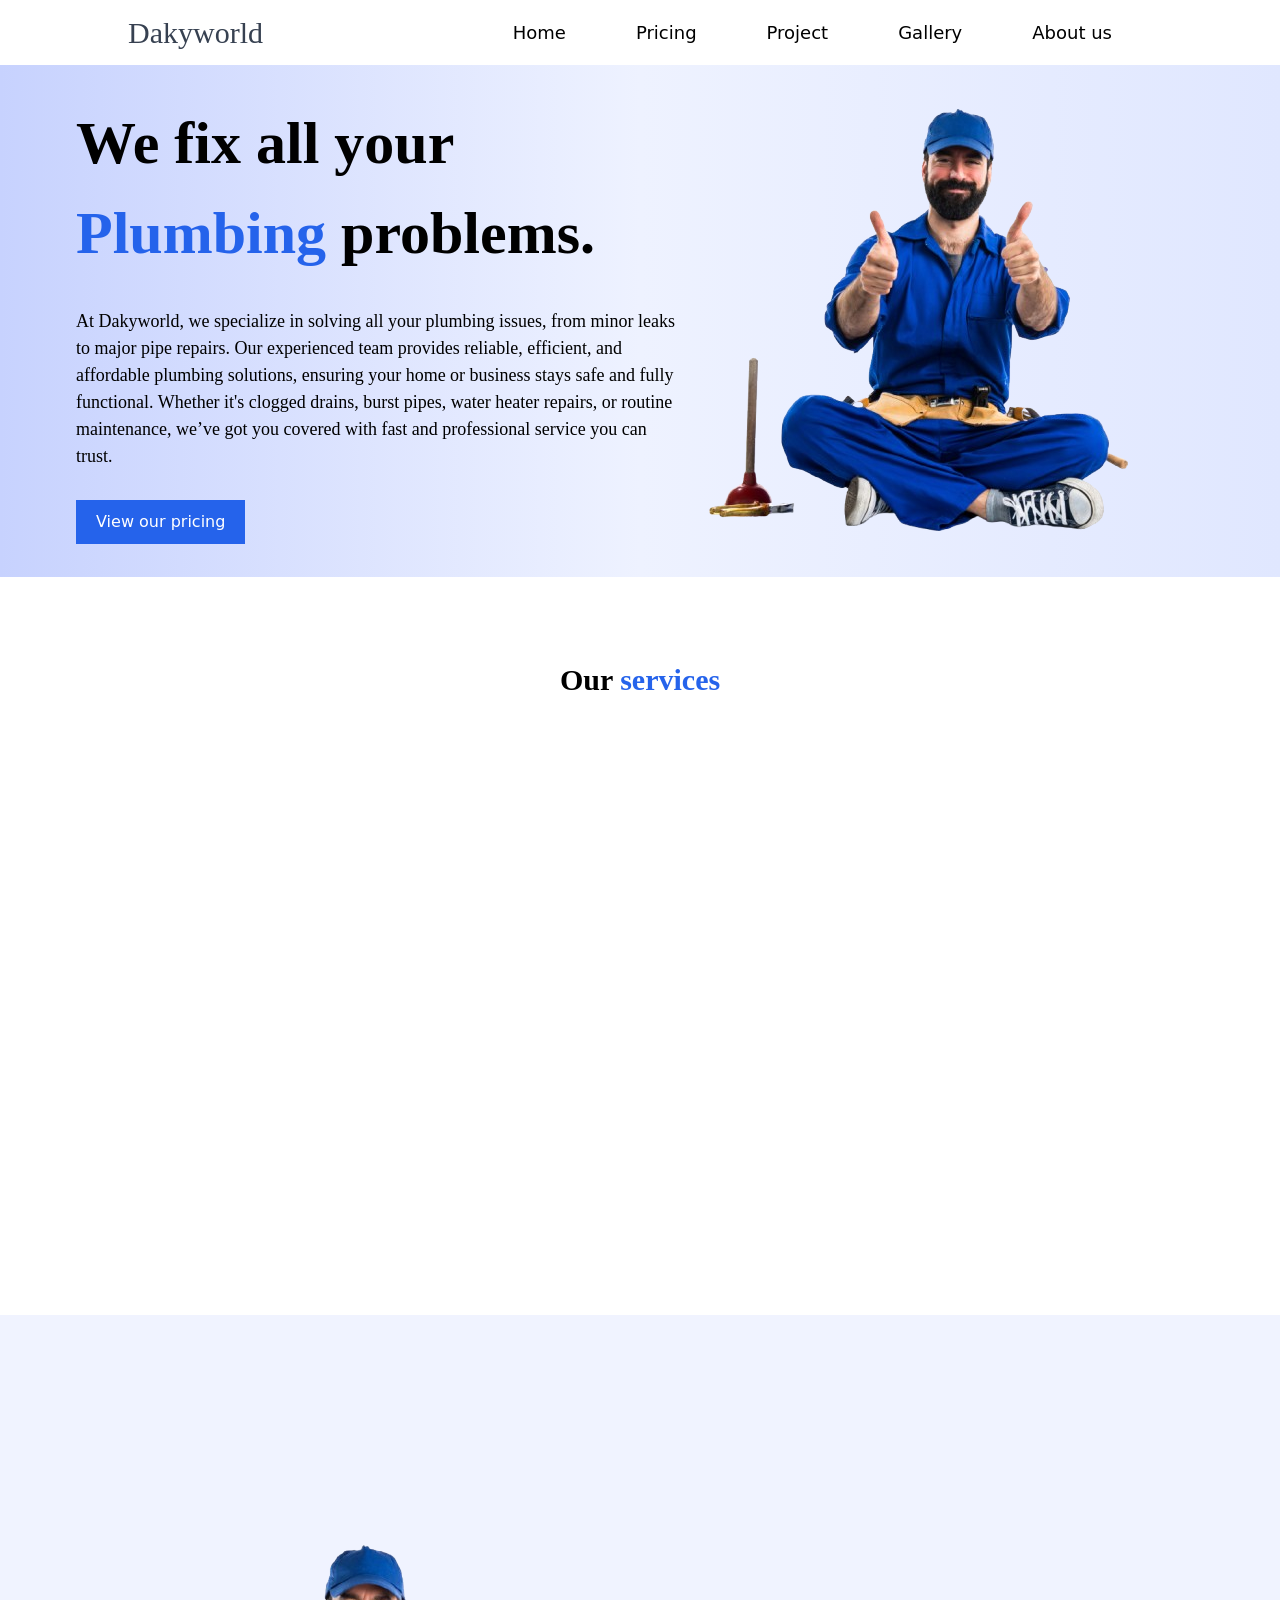
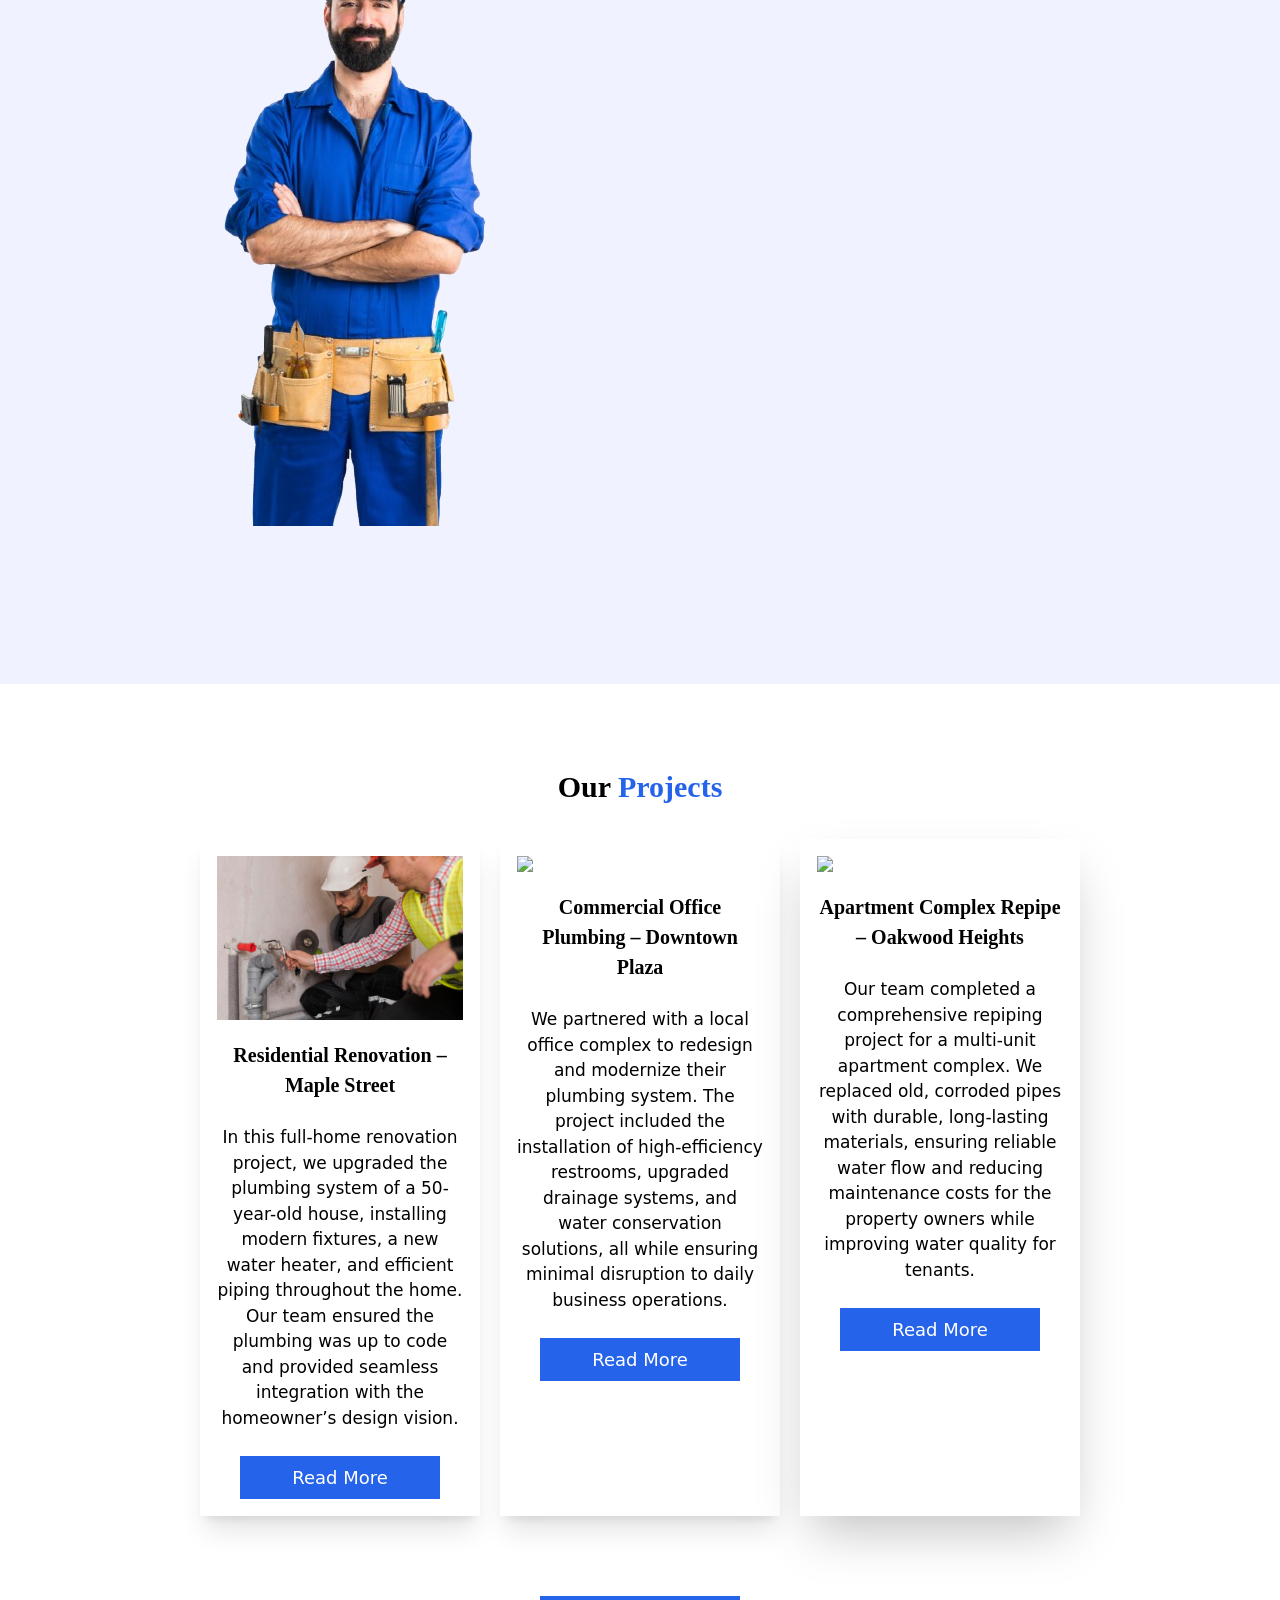
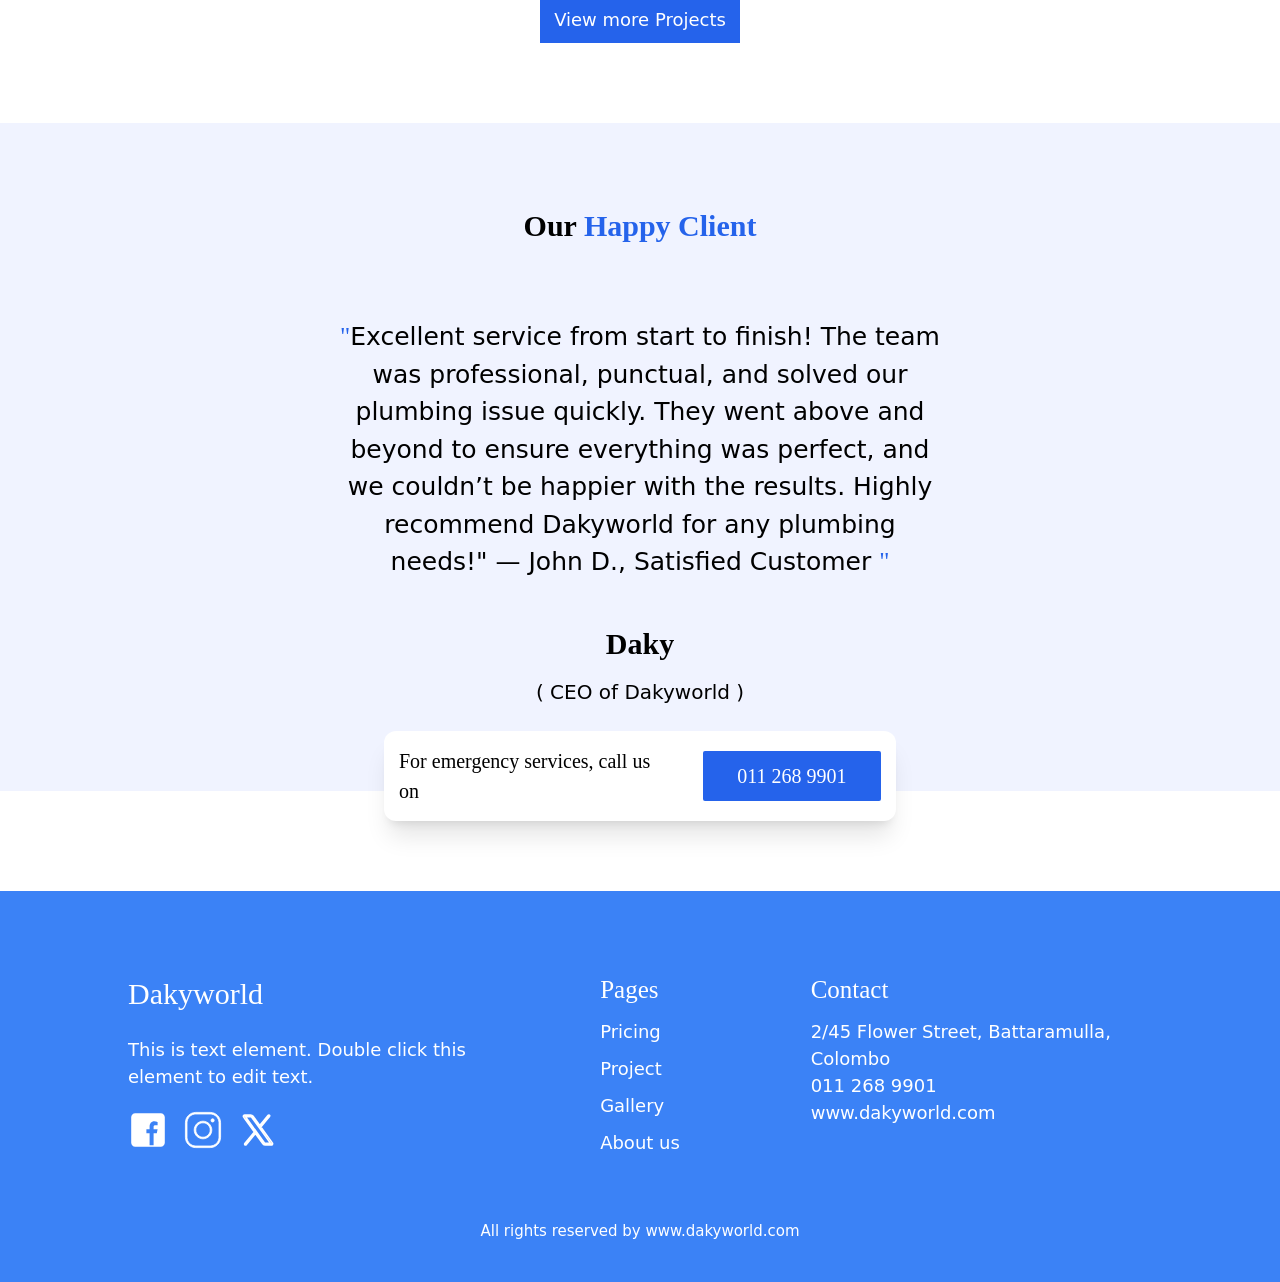
==== index.html @ 31ae972b "moved html files outside of src folder" ====
<!DOCTYPE html>
<html>
  <head>
    <meta charset="UTF-8" />
    <meta name="viewport" content="width=device-width, initial-scale=1.0" />
    <link
      rel="stylesheet"
      href="https://cdnjs.cloudflare.com/ajax/libs/font-awesome/6.6.0/css/all.min.css"
      integrity="sha512-Kc323vGBEqzTmouAECnVceyQqyqdsSiqLQISBL29aUW4U/M7pSPA/gEUZQqv1cwx4OnYxTxve5UMg5GT6L4JJg=="
      crossorigin="anonymous"
      referrerpolicy="no-referrer"
    />
    <link rel="stylesheet" href="https://unpkg.com/aos@next/dist/aos.css" />
    <link href="./output.css" rel="stylesheet" />
    <title>Home</title>
  </head>
  <body>
    <!-- Header with navbar -->
    <header>
      <nav
        class="z-10 w-full flex justify-between items-center px-[10%] py-[10px] bg-white shadow-xl"
      >
        <div>
          <p class="font-serif font-medium text-[30px] text-gray-700">
            Dakyworld
          </p>
        </div>
        <div class="flex gap-[50px] list-none mr-[30px]">
          <a
            href="index.html"
            class="font-sans font-normal text-[18px] text-black hover:text-white hover:bg-blue-600 px-[10px] py-[7px]"
            >Home</a
          >
          <a
            href="pricing.html"
            class="font-sans font-normal text-[18px] text-black hover:text-white hover:bg-blue-600 px-[10px] py-[7px]"
            >Pricing</a
          >
          <a
            href="project.html"
            class="font-sans font-normal text-[18px] text-black hover:text-white hover:bg-blue-600 px-[10px] py-[7px]"
            >Project</a
          >
          <a
            href="gallery.html"
            class="font-sans font-normal text-[18px] text-black hover:text-white hover:bg-blue-600 px-[10px] py-[7px]"
            >Gallery</a
          >
          <a
            href="about-us.html"
            class="font-sans font-normal text-[18px] text-black hover:text-white hover:bg-blue-600 px-[10px] py-[7px]"
            >About us</a
          >
        </div>
      </nav>
    </header>
    <!-- End of Header -->

    <!-- banner under the navbar -->
    <div
      class="w-full flex items-center justify-center px-[90px] py-[20px] h-auto bg-gradient-to-r from-indigo-200 via-indigo-50 to-indigo-100"
    >
      <div data-aos="fade-up" data-aos-duration="800" class="w-[60%]">
        <h1 class="font-serif font-extrabold text-[60px]">
          We fix all your<br />
          <span class="text-blue-600">Plumbing </span> problems.
        </h1>
        <p
          class="font-serif w-[600px] my-[30px] font-normal text-black text-[18px]"
        >
          At Dakyworld, we specialize in solving all your plumbing issues, from
          minor leaks to major pipe repairs. Our experienced team provides
          reliable, efficient, and affordable plumbing solutions, ensuring your
          home or business stays safe and fully functional. Whether it's clogged
          drains, burst pipes, water heater repairs, or routine maintenance,
          we’ve got you covered with fast and professional service you can
          trust.
        </p>
        <button
          class="text-white py-[10px] px-[20px] bg-blue-600 hover:bg-blue-700"
        >
          View our pricing
        </button>
      </div>
      <img
        data-aos="fade-up"
        data-aos-duration="800"
        class="w-[900px] h-auto"
        src="../images/plumber-with-thumb-up-removebg-preview.png"
      />
    </div>
    <!-- End of banner under the navbar -->

    <!-- Our services -->
    <div class="w-full bg-white px-[30px] py-[80px]">
      <h1 class="text-center text-[30px] font-serif font-semibold">
        Our <span class="text-blue-600">services</span>
      </h1>
      <div class="mt-[90px] flex justify-center items-start gap-[50px]">
        <!-- house plumbing card -->
        <div
          data-aos="zoom-in"
          data-aos-duration="700"
          class="w-[25%] p-[40px] relative font-serif h-auto shadow-2xl flex flex-col gap-[27px] items-center"
        >
          <div class="absolute top-[-25px] p-[10px] bg-[#E0EAFF] rounded-lg">
            <svg
              xmlns="http://www.w3.org/2000/svg"
              fill="none"
              viewBox="0 0 24 24"
              stroke-width="1.5"
              stroke="#3A93C9"
              class="w-[29px] h-[29px]"
            >
              <path
                stroke-linecap="round"
                stroke-linejoin="round"
                d="m2.25 12 8.954-8.955c.44-.439 1.152-.439 1.591 0L21.75 12M4.5 9.75v10.125c0 .621.504 1.125 1.125 1.125H9.75v-4.875c0-.621.504-1.125 1.125-1.125h2.25c.621 0 1.125.504 1.125 1.125V21h4.125c.621 0 1.125-.504 1.125-1.125V9.75M8.25 21h8.25"
              />
            </svg>
          </div>
          <h2 class="font-semibold">House Plumbing</h2>
          <p class="font-normal text-center">
            Our expert team provides comprehensive plumbing solutions for homes
            of all sizes. From installing new fixtures and appliances to fixing
            leaks, clogs, and drainage issues, we ensure your plumbing system
            runs smoothly. Whether you need kitchen and bathroom upgrades or
            emergency pipe repairs, we deliver fast, reliable, and efficient
            service to keep your household safe and comfortable
          </p>
        </div>

        <!-- company plumbing card -->
        <div
          data-aos="zoom-in"
          data-aos-duration="700"
          class="w-[25%] p-[40px] relative font-serif h-auto shadow-2xl flex flex-col gap-[27px] items-center"
        >
          <div class="absolute top-[-25px] p-[10px] bg-[#E0FFE7] rounded-lg">
            <svg
              xmlns="http://www.w3.org/2000/svg"
              fill="none"
              viewBox="0 0 24 24"
              stroke-width="1.5"
              stroke="#55FE59"
              class="w-[29px] h-[29px]"
            >
              <path
                stroke-linecap="round"
                stroke-linejoin="round"
                d="M2.25 21h19.5m-18-18v18m10.5-18v18m6-13.5V21M6.75 6.75h.75m-.75 3h.75m-.75 3h.75m3-6h.75m-.75 3h.75m-.75 3h.75M6.75 21v-3.375c0-.621.504-1.125 1.125-1.125h2.25c.621 0 1.125.504 1.125 1.125V21M3 3h12m-.75 4.5H21m-3.75 3.75h.008v.008h-.008v-.008Zm0 3h.008v.008h-.008v-.008Zm0 3h.008v.008h-.008v-.008Z"
              />
            </svg>
          </div>
          <h2 class="font-semibold">Company Plumbing</h2>
          <p class="font-normal text-center">
            We offer professional plumbing services tailored to meet the needs
            of businesses and commercial properties. From routine maintenance to
            complex plumbing installations, our team works to ensure minimal
            disruption to your operations. We handle everything from office
            buildings to retail spaces, delivering high-quality solutions that
            keep your business running smoothly and efficiently.
          </p>
        </div>

        <!-- service card -->
        <div
          data-aos="zoom-in"
          data-aos-duration="700"
          class="w-[25%] p-[40px] relative font-serif h-auto shadow-2xl flex flex-col gap-[27px] items-center"
        >
          <div class="absolute top-[-25px] p-[10px] bg-[#FFE0E0] rounded-lg">
            <svg
              xmlns="http://www.w3.org/2000/svg"
              fill="none"
              viewBox="0 0 24 24"
              stroke-width="1.5"
              stroke="#FD0D0E"
              class="w-[29px] h-[29px]"
            >
              <path
                stroke-linecap="round"
                stroke-linejoin="round"
                d="M11.42 15.17 17.25 21A2.652 2.652 0 0 0 21 17.25l-5.877-5.877M11.42 15.17l2.496-3.03c.317-.384.74-.626 1.208-.766M11.42 15.17l-4.655 5.653a2.548 2.548 0 1 1-3.586-3.586l6.837-5.63m5.108-.233c.55-.164 1.163-.188 1.743-.14a4.5 4.5 0 0 0 4.486-6.336l-3.276 3.277a3.004 3.004 0 0 1-2.25-2.25l3.276-3.276a4.5 4.5 0 0 0-6.336 4.486c.091 1.076-.071 2.264-.904 2.95l-.102.085m-1.745 1.437L5.909 7.5H4.5L2.25 3.75l1.5-1.5L7.5 4.5v1.409l4.26 4.26m-1.745 1.437 1.745-1.437m6.615 8.206L15.75 15.75M4.867 19.125h.008v.008h-.008v-.008Z"
              />
            </svg>
          </div>
          <h2 class="font-semibold">Service and Repair</h2>
          <p class="font-normal text-center">
            Our plumbing service and repair team is on call to handle all your
            urgent plumbing issues. From leaking faucets and running toilets to
            broken pipes and faulty water heaters, we provide prompt, affordable
            repairs with long-lasting results. With our experienced technicians
            and state-of-the-art equipment, we fix it right the first time,
            giving you peace of mind.
          </p>
        </div>
      </div>
    </div>

    <!-- Trusted Plumbing and Repair Services -->
    <div
      class="w-full h-auto pt-[60px] px-[30px] bg-[#F0F3FF] flex justify-center items-center gap-[70px]"
    >
      <img src="../images/plumber-with-his-arms-crossed-removebg-preview.png" />

      <div class="w-[40%] pb-[60px] flex flex-col gap-[20px]">
        <h1 data-aos="fade-left" class="font-serif font-semibold text-[50px]">
          Trusted <span class="text-blue-600">Plumbing</span><br />
          and <span class="text-blue-600">Repair</span> Services
        </h1>
        <p
          data-aos="fade-up"
          data-aos-duration="600"
          class="font-sans font-light text-[20px]"
        >
          At Dakyworld, we pride ourselves on being your go-to source for
          dependable plumbing solutions. Whether you're dealing with a minor
          leak, clogged drain, or a major plumbing overhaul, our highly trained
          professionals are here to provide prompt, honest, and efficient
          service. With years of experience, we ensure your plumbing systems are
          installed and maintained to the highest standards, ensuring your peace
          of mind. Our repair services are designed to address all your plumbing
          issues quickly and effectively. From fixing leaky faucets and broken
          pipes to addressing water heater malfunctions and sewer line problems,
          we provide reliable and long-lasting repairs. With our fast response
          times and skilled technicians, we diagnose and solve plumbing issues
          with precision, keeping your home or business running smoothly."
        </p>

        <div
          data-aos="zoom-in"
          class="bg-white h-auto p-[10px] shadow-lg w-auto flex justify-center items-center gap-[60px] rounded-lg"
        >
          <div class="text-center text-gray-700">
            <p class="font-serif font-normal text-[30px]">4600</p>
            <p class="text-[18px] font-sans font-thin">Happy Clients</p>
          </div>
          <div class="text-center text-gray-700">
            <p class="font-serif font-normal text-[30px]">15+</p>
            <p class="text-[18px] font-sans font-thin">Years of work</p>
          </div>
          <div class="text-center text-gray-700">
            <p class="font-serif font-normal text-[30px]">889</p>
            <p class="text-[18px] font-sans font-thin">Total Project</p>
          </div>
        </div>
      </div>
    </div>
    <!-- End of Trusted Plumbing and Repair Services-->

    <!-- Our projects -->
    <div class="w-full bg-white py-[80px] px-[200px]">
      <div class="flex flex-col items-center">
        <h1 class="font-serif font-semibold text-center text-[30px] text-black">
          Our <span class="text-blue-600">Projects</span>
        </h1>

        <!-- grid for project cards -->
        <div class="mt-[30px] grid grid-cols-3 justify-center gap-[20px]">
          <!-- project card -->
          <div class="bg-white w-full shadow-xl p-[17px]">
            <img
              class="w-full h-auto mb-[20px]"
              src="../images/close-up-men-working-together.jpg"
            />
            <div class="flex flex-col gap-[25px]">
              <h2 class="font-serif font-semibold text-[20px] text-center">
                Residential Renovation – <br />
                Maple Street
              </h2>

              <div style="text-align: center">
                <p class="font-sans font-thin text-[17px]">
                  In this full-home renovation project, we upgraded the plumbing
                  system of a 50-year-old house, installing modern fixtures, a
                  new water heater, and efficient piping throughout the home.
                  Our team ensured the plumbing was up to code and provided
                  seamless integration with the homeowner’s design vision.
                </p>
              </div>

              <div style="display: flex; justify-content: center">
                <button
                  class="text-white text-[18px] bg-blue-600 hover:bg-blue-700 p-[8px] w-[200px] text-center"
                >
                  Read More
                </button>
              </div>
            </div>
          </div>
          <!--end of project card  -->

          <!-- project card -->
          <div class="bg-white w-full shadow-xl p-[17px]">
            <img
              class="w-full h-auto mb-[20px]"
              src="../images/plumbing-professional-doing-his-job.jpg"
            />
            <div class="flex flex-col gap-[25px]">
              <h2 class="font-serif font-semibold text-[20px] text-center">
                Commercial Office Plumbing – Downtown Plaza
              </h2>

              <div style="text-align: center">
                <p class="font-sans font-thin text-[17px]">
                  We partnered with a local office complex to redesign and
                  modernize their plumbing system. The project included the
                  installation of high-efficiency restrooms, upgraded drainage
                  systems, and water conservation solutions, all while ensuring
                  minimal disruption to daily business operations.
                </p>
              </div>

              <div style="display: flex; justify-content: center">
                <button
                  class="text-white text-[18px] bg-blue-600 hover:bg-blue-700 p-[8px] w-[200px] text-center"
                >
                  Read More
                </button>
              </div>
            </div>
          </div>
          <!--end of project card  -->

          <!-- project card -->
          <div class="bg-white w-full shadow-2xl p-[17px]">
            <img
              class="w-full h-auto mb-[20px]"
              src="../images/service-maintenance-worker-repairing.jpg"
            />
            <div class="flex flex-col gap-[25px]">
              <h2 class="font-serif font-semibold text-[20px] text-center">
                Apartment Complex Repipe – Oakwood Heights
              </h2>

              <div style="text-align: center">
                <p class="font-sans font-thin text-[17px]">
                  Our team completed a comprehensive repiping project for a
                  multi-unit apartment complex. We replaced old, corroded pipes
                  with durable, long-lasting materials, ensuring reliable water
                  flow and reducing maintenance costs for the property owners
                  while improving water quality for tenants.
                </p>
              </div>

              <div style="display: flex; justify-content: center">
                <button
                  class="text-white text-[18px] bg-blue-600 hover:bg-blue-700 p-[8px] w-[200px] text-center"
                >
                  Read More
                </button>
              </div>
            </div>
          </div>
          <!--end of project card  -->
        </div>
        <!-- End of grid for project cards -->

        <!--View more projects  -->
        <button
          class="bg-blue-600 hover:bg-blue-700 font-sans font-normal w-[200px] text-center text-[18px] text-white p-[10px] mt-[80px]"
        >
          <a href="project.html">View more Projects</a>
        </button>
        <!-- End of view more projects -->
      </div>
    </div>
    <!--End of our projects  -->

    <!-- start of our happy clients -->
    <div
      class="w-full flex flex-col relative items-center bg-[#F0F3FF] px-[30px] py-[80px]"
    >
      <h1 class="font-serif font-semibold text-center text-[30px] text-black">
        Our <span class="text-blue-600">Happy Client</span>
      </h1>
      <div class="pt-[70px] w-[50%] flex flex-col gap-[40px]">
        <p class="text-[25px] text-center font-sans font-thin">
          <span class="font-serif text-blue-600">"</span>Excellent service from
          start to finish! The team was professional, punctual, and solved our
          plumbing issue quickly. They went above and beyond to ensure
          everything was perfect, and we couldn’t be happier with the results.
          Highly recommend Dakyworld for any plumbing needs!" — John D.,
          Satisfied Customer
          <span class="font-serif text-blue-600">"</span>
        </p>
        <p class="text-center text-[30px] font-serif font-bold text-black">
          Daky<br /><span class="text-[20px] font-sans font-thin"
            >( CEO of Dakyworld )</span
          >
        </p>
      </div>
      <div
        class="flex gap-[30px] justify-center items-center absolute h-auto bottom-[-30px] bg-white w-[40%] rounded-xl p-[15px] shadow-xl"
      >
        <p class="font-serif font-normal text-black text-[20px]">
          For emergency services, call us on
        </p>
        <div
          class="font-serif font-normal text-white text-[20px] bg-blue-600 w-[180px] py-[10px] text-center rounded-sm"
        >
          <p>011 268 9901</p>
        </div>
      </div>
    </div>
    <!-- End of our happy clients -->
    <div class="w-full h-[100px] bg-white"></div>

    <!-- footer -->
    <div class="w-full bg-blue-500 px-[10%] pt-[80px] pb-[40px]">
      <div
        class="grid items-start justify-center grid-cols-3 place-items-center"
      >
        <div class="flex flex-col gap-[20px] pb-[70px]">
          <p class="font-serif font-medium text-[30px] text-white">Dakyworld</p>
          <p class="text-white text-[18px] font-sans font-thin">
            This is text element. Double click this element to edit text.
          </p>
          <div class="flex gap-[15px] items-center">
            <svg
              class="w-[40px] h-[40px]"
              xmlns="http://www.w3.org/2000/svg"
              fill="white"
              x="0px"
              y="0px"
              viewBox="0 0 50 50"
            >
              <path
                d="M41,4H9C6.24,4,4,6.24,4,9v32c0,2.76,2.24,5,5,5h32c2.76,0,5-2.24,5-5V9C46,6.24,43.76,4,41,4z M37,19h-2c-2.14,0-3,0.5-3,2 v3h5l-1,5h-4v15h-5V29h-4v-5h4v-3c0-4,2-7,6-7c2.9,0,4,1,4,1V19z"
              ></path>
            </svg>
            <svg
              class="w-[40px] h-[40px]"
              fill="white"
              stroke="white"
              xmlns="http://www.w3.org/2000/svg"
              x="0px"
              y="0px"
              viewBox="0 0 50 50"
            >
              <path
                d="M 16 3 C 8.8324839 3 3 8.8324839 3 16 L 3 34 C 3 41.167516 8.8324839 47 16 47 L 34 47 C 41.167516 47 47 41.167516 47 34 L 47 16 C 47 8.8324839 41.167516 3 34 3 L 16 3 z M 16 5 L 34 5 C 40.086484 5 45 9.9135161 45 16 L 45 34 C 45 40.086484 40.086484 45 34 45 L 16 45 C 9.9135161 45 5 40.086484 5 34 L 5 16 C 5 9.9135161 9.9135161 5 16 5 z M 37 11 A 2 2 0 0 0 35 13 A 2 2 0 0 0 37 15 A 2 2 0 0 0 39 13 A 2 2 0 0 0 37 11 z M 25 14 C 18.936712 14 14 18.936712 14 25 C 14 31.063288 18.936712 36 25 36 C 31.063288 36 36 31.063288 36 25 C 36 18.936712 31.063288 14 25 14 z M 25 16 C 29.982407 16 34 20.017593 34 25 C 34 29.982407 29.982407 34 25 34 C 20.017593 34 16 29.982407 16 25 C 16 20.017593 20.017593 16 25 16 z"
              ></path>
            </svg>
            <svg
              class="w-[40px] h-[40px]"
              xmlns="http://www.w3.org/2000/svg"
              stroke="white"
              x="0px"
              y="0px"
              viewBox="0 0 24 24"
            >
              <path
                d="M 18.492188 2.9941406 A 0.50005 0.50005 0 0 0 18.113281 3.1816406 L 13.060547 9.3164062 L 9.0566406 3.7714844 C 8.7066406 3.2874844 8.1458281 3 7.5488281 3 L 4.078125 3 C 3.420125 3 3.0388281 3.7462969 3.4238281 4.2792969 L 9.8652344 13.199219 L 4.1132812 20.181641 A 0.50090307 0.50090307 0 1 0 4.8867188 20.818359 L 10.470703 14.037109 L 14.943359 20.228516 C 15.293359 20.712516 15.854172 21 16.451172 21 L 19.921875 21 C 20.579875 21 20.961172 20.253703 20.576172 19.720703 L 13.667969 10.15625 L 18.886719 3.8183594 A 0.50005 0.50005 0 0 0 18.492188 2.9941406 z M 4.4550781 4 L 7.5507812 4 C 7.8257813 4 8.0850937 4.1324687 8.2460938 4.3554688 L 19.544922 20 L 16.451172 20 C 16.176172 20 15.916859 19.867531 15.755859 19.644531 L 4.4550781 4 z"
              ></path>
            </svg>
          </div>
        </div>
        <div class="flex flex-col gap-[10px]">
          <p class="font-serif font-medium text-[25px] text-white">Pages</p>
          <a
            href="pricing.html"
            class="font-sans font-thin text-[18px] text-white"
            >Pricing</a
          >
          <a
            href="project.html"
            class="font-sans font-thin text-[18px] text-white"
            >Project</a
          >
          <a
            href="gallery.html"
            class="font-sans font-thin text-[18px] text-white"
            >Gallery</a
          >
          <a
            href="about-us.html"
            class="font-sans font-thin text-[18px] text-white"
            >About us</a
          >
        </div>
        <div class="flex flex-col gap-[10px]">
          <p class="font-serif font-medium text-[25px] text-white">Contact</p>
          <p class="font-sans font-thin text-[18px] text-white">
            2/45 Flower Street, Battaramulla, Colombo<br />011 268 9901<br />
            www.dakyworld.com
          </p>
        </div>
      </div>
      <p class="mx-atuo font-sans font-thin text-white text-[15px] text-center">
        All rights reserved by www.dakyworld.com
      </p>
    </div>
    <!-- end of footer -->

    <!-- for-transitions -->
    <script src="https://unpkg.com/aos@next/dist/aos.js"></script>
    <script>
      AOS.init();
    </script>
  </body>
</html>
---- output.css ----
*, ::before, ::after {
  --tw-border-spacing-x: 0;
  --tw-border-spacing-y: 0;
  --tw-translate-x: 0;
  --tw-translate-y: 0;
  --tw-rotate: 0;
  --tw-skew-x: 0;
  --tw-skew-y: 0;
  --tw-scale-x: 1;
  --tw-scale-y: 1;
  --tw-pan-x:  ;
  --tw-pan-y:  ;
  --tw-pinch-zoom:  ;
  --tw-scroll-snap-strictness: proximity;
  --tw-gradient-from-position:  ;
  --tw-gradient-via-position:  ;
  --tw-gradient-to-position:  ;
  --tw-ordinal:  ;
  --tw-slashed-zero:  ;
  --tw-numeric-figure:  ;
  --tw-numeric-spacing:  ;
  --tw-numeric-fraction:  ;
  --tw-ring-inset:  ;
  --tw-ring-offset-width: 0px;
  --tw-ring-offset-color: #fff;
  --tw-ring-color: rgb(59 130 246 / 0.5);
  --tw-ring-offset-shadow: 0 0 #0000;
  --tw-ring-shadow: 0 0 #0000;
  --tw-shadow: 0 0 #0000;
  --tw-shadow-colored: 0 0 #0000;
  --tw-blur:  ;
  --tw-brightness:  ;
  --tw-contrast:  ;
  --tw-grayscale:  ;
  --tw-hue-rotate:  ;
  --tw-invert:  ;
  --tw-saturate:  ;
  --tw-sepia:  ;
  --tw-drop-shadow:  ;
  --tw-backdrop-blur:  ;
  --tw-backdrop-brightness:  ;
  --tw-backdrop-contrast:  ;
  --tw-backdrop-grayscale:  ;
  --tw-backdrop-hue-rotate:  ;
  --tw-backdrop-invert:  ;
  --tw-backdrop-opacity:  ;
  --tw-backdrop-saturate:  ;
  --tw-backdrop-sepia:  ;
  --tw-contain-size:  ;
  --tw-contain-layout:  ;
  --tw-contain-paint:  ;
  --tw-contain-style:  ;
}

::backdrop {
  --tw-border-spacing-x: 0;
  --tw-border-spacing-y: 0;
  --tw-translate-x: 0;
  --tw-translate-y: 0;
  --tw-rotate: 0;
  --tw-skew-x: 0;
  --tw-skew-y: 0;
  --tw-scale-x: 1;
  --tw-scale-y: 1;
  --tw-pan-x:  ;
  --tw-pan-y:  ;
  --tw-pinch-zoom:  ;
  --tw-scroll-snap-strictness: proximity;
  --tw-gradient-from-position:  ;
  --tw-gradient-via-position:  ;
  --tw-gradient-to-position:  ;
  --tw-ordinal:  ;
  --tw-slashed-zero:  ;
  --tw-numeric-figure:  ;
  --tw-numeric-spacing:  ;
  --tw-numeric-fraction:  ;
  --tw-ring-inset:  ;
  --tw-ring-offset-width: 0px;
  --tw-ring-offset-color: #fff;
  --tw-ring-color: rgb(59 130 246 / 0.5);
  --tw-ring-offset-shadow: 0 0 #0000;
  --tw-ring-shadow: 0 0 #0000;
  --tw-shadow: 0 0 #0000;
  --tw-shadow-colored: 0 0 #0000;
  --tw-blur:  ;
  --tw-brightness:  ;
  --tw-contrast:  ;
  --tw-grayscale:  ;
  --tw-hue-rotate:  ;
  --tw-invert:  ;
  --tw-saturate:  ;
  --tw-sepia:  ;
  --tw-drop-shadow:  ;
  --tw-backdrop-blur:  ;
  --tw-backdrop-brightness:  ;
  --tw-backdrop-contrast:  ;
  --tw-backdrop-grayscale:  ;
  --tw-backdrop-hue-rotate:  ;
  --tw-backdrop-invert:  ;
  --tw-backdrop-opacity:  ;
  --tw-backdrop-saturate:  ;
  --tw-backdrop-sepia:  ;
  --tw-contain-size:  ;
  --tw-contain-layout:  ;
  --tw-contain-paint:  ;
  --tw-contain-style:  ;
}

/*
! tailwindcss v3.4.13 | MIT License | https://tailwindcss.com
*/

/*
1. Prevent padding and border from affecting element width. (https://github.com/mozdevs/cssremedy/issues/4)
2. Allow adding a border to an element by just adding a border-width. (https://github.com/tailwindcss/tailwindcss/pull/116)
*/

*,
::before,
::after {
  box-sizing: border-box;
  /* 1 */
  border-width: 0;
  /* 2 */
  border-style: solid;
  /* 2 */
  border-color: #e5e7eb;
  /* 2 */
}

::before,
::after {
  --tw-content: '';
}

/*
1. Use a consistent sensible line-height in all browsers.
2. Prevent adjustments of font size after orientation changes in iOS.
3. Use a more readable tab size.
4. Use the user's configured `sans` font-family by default.
5. Use the user's configured `sans` font-feature-settings by default.
6. Use the user's configured `sans` font-variation-settings by default.
7. Disable tap highlights on iOS
*/

html,
:host {
  line-height: 1.5;
  /* 1 */
  -webkit-text-size-adjust: 100%;
  /* 2 */
  -moz-tab-size: 4;
  /* 3 */
  -o-tab-size: 4;
     tab-size: 4;
  /* 3 */
  font-family: ui-sans-serif, system-ui, sans-serif, "Apple Color Emoji", "Segoe UI Emoji", "Segoe UI Symbol", "Noto Color Emoji";
  /* 4 */
  font-feature-settings: normal;
  /* 5 */
  font-variation-settings: normal;
  /* 6 */
  -webkit-tap-highlight-color: transparent;
  /* 7 */
}

/*
1. Remove the margin in all browsers.
2. Inherit line-height from `html` so users can set them as a class directly on the `html` element.
*/

body {
  margin: 0;
  /* 1 */
  line-height: inherit;
  /* 2 */
}

/*
1. Add the correct height in Firefox.
2. Correct the inheritance of border color in Firefox. (https://bugzilla.mozilla.org/show_bug.cgi?id=190655)
3. Ensure horizontal rules are visible by default.
*/

hr {
  height: 0;
  /* 1 */
  color: inherit;
  /* 2 */
  border-top-width: 1px;
  /* 3 */
}

/*
Add the correct text decoration in Chrome, Edge, and Safari.
*/

abbr:where([title]) {
  -webkit-text-decoration: underline dotted;
          text-decoration: underline dotted;
}

/*
Remove the default font size and weight for headings.
*/

h1,
h2,
h3,
h4,
h5,
h6 {
  font-size: inherit;
  font-weight: inherit;
}

/*
Reset links to optimize for opt-in styling instead of opt-out.
*/

a {
  color: inherit;
  text-decoration: inherit;
}

/*
Add the correct font weight in Edge and Safari.
*/

b,
strong {
  font-weight: bolder;
}

/*
1. Use the user's configured `mono` font-family by default.
2. Use the user's configured `mono` font-feature-settings by default.
3. Use the user's configured `mono` font-variation-settings by default.
4. Correct the odd `em` font sizing in all browsers.
*/

code,
kbd,
samp,
pre {
  font-family: ui-monospace, SFMono-Regular, Menlo, Monaco, Consolas, "Liberation Mono", "Courier New", monospace;
  /* 1 */
  font-feature-settings: normal;
  /* 2 */
  font-variation-settings: normal;
  /* 3 */
  font-size: 1em;
  /* 4 */
}

/*
Add the correct font size in all browsers.
*/

small {
  font-size: 80%;
}

/*
Prevent `sub` and `sup` elements from affecting the line height in all browsers.
*/

sub,
sup {
  font-size: 75%;
  line-height: 0;
  position: relative;
  vertical-align: baseline;
}

sub {
  bottom: -0.25em;
}

sup {
  top: -0.5em;
}

/*
1. Remove text indentation from table contents in Chrome and Safari. (https://bugs.chromium.org/p/chromium/issues/detail?id=999088, https://bugs.webkit.org/show_bug.cgi?id=201297)
2. Correct table border color inheritance in all Chrome and Safari. (https://bugs.chromium.org/p/chromium/issues/detail?id=935729, https://bugs.webkit.org/show_bug.cgi?id=195016)
3. Remove gaps between table borders by default.
*/

table {
  text-indent: 0;
  /* 1 */
  border-color: inherit;
  /* 2 */
  border-collapse: collapse;
  /* 3 */
}

/*
1. Change the font styles in all browsers.
2. Remove the margin in Firefox and Safari.
3. Remove default padding in all browsers.
*/

button,
input,
optgroup,
select,
textarea {
  font-family: inherit;
  /* 1 */
  font-feature-settings: inherit;
  /* 1 */
  font-variation-settings: inherit;
  /* 1 */
  font-size: 100%;
  /* 1 */
  font-weight: inherit;
  /* 1 */
  line-height: inherit;
  /* 1 */
  letter-spacing: inherit;
  /* 1 */
  color: inherit;
  /* 1 */
  margin: 0;
  /* 2 */
  padding: 0;
  /* 3 */
}

/*
Remove the inheritance of text transform in Edge and Firefox.
*/

button,
select {
  text-transform: none;
}

/*
1. Correct the inability to style clickable types in iOS and Safari.
2. Remove default button styles.
*/

button,
input:where([type='button']),
input:where([type='reset']),
input:where([type='submit']) {
  -webkit-appearance: button;
  /* 1 */
  background-color: transparent;
  /* 2 */
  background-image: none;
  /* 2 */
}

/*
Use the modern Firefox focus style for all focusable elements.
*/

:-moz-focusring {
  outline: auto;
}

/*
Remove the additional `:invalid` styles in Firefox. (https://github.com/mozilla/gecko-dev/blob/2f9eacd9d3d995c937b4251a5557d95d494c9be1/layout/style/res/forms.css#L728-L737)
*/

:-moz-ui-invalid {
  box-shadow: none;
}

/*
Add the correct vertical alignment in Chrome and Firefox.
*/

progress {
  vertical-align: baseline;
}

/*
Correct the cursor style of increment and decrement buttons in Safari.
*/

::-webkit-inner-spin-button,
::-webkit-outer-spin-button {
  height: auto;
}

/*
1. Correct the odd appearance in Chrome and Safari.
2. Correct the outline style in Safari.
*/

[type='search'] {
  -webkit-appearance: textfield;
  /* 1 */
  outline-offset: -2px;
  /* 2 */
}

/*
Remove the inner padding in Chrome and Safari on macOS.
*/

::-webkit-search-decoration {
  -webkit-appearance: none;
}

/*
1. Correct the inability to style clickable types in iOS and Safari.
2. Change font properties to `inherit` in Safari.
*/

::-webkit-file-upload-button {
  -webkit-appearance: button;
  /* 1 */
  font: inherit;
  /* 2 */
}

/*
Add the correct display in Chrome and Safari.
*/

summary {
  display: list-item;
}

/*
Removes the default spacing and border for appropriate elements.
*/

blockquote,
dl,
dd,
h1,
h2,
h3,
h4,
h5,
h6,
hr,
figure,
p,
pre {
  margin: 0;
}

fieldset {
  margin: 0;
  padding: 0;
}

legend {
  padding: 0;
}

ol,
ul,
menu {
  list-style: none;
  margin: 0;
  padding: 0;
}

/*
Reset default styling for dialogs.
*/

dialog {
  padding: 0;
}

/*
Prevent resizing textareas horizontally by default.
*/

textarea {
  resize: vertical;
}

/*
1. Reset the default placeholder opacity in Firefox. (https://github.com/tailwindlabs/tailwindcss/issues/3300)
2. Set the default placeholder color to the user's configured gray 400 color.
*/

input::-moz-placeholder, textarea::-moz-placeholder {
  opacity: 1;
  /* 1 */
  color: #9ca3af;
  /* 2 */
}

input::placeholder,
textarea::placeholder {
  opacity: 1;
  /* 1 */
  color: #9ca3af;
  /* 2 */
}

/*
Set the default cursor for buttons.
*/

button,
[role="button"] {
  cursor: pointer;
}

/*
Make sure disabled buttons don't get the pointer cursor.
*/

:disabled {
  cursor: default;
}

/*
1. Make replaced elements `display: block` by default. (https://github.com/mozdevs/cssremedy/issues/14)
2. Add `vertical-align: middle` to align replaced elements more sensibly by default. (https://github.com/jensimmons/cssremedy/issues/14#issuecomment-634934210)
   This can trigger a poorly considered lint error in some tools but is included by design.
*/

img,
svg,
video,
canvas,
audio,
iframe,
embed,
object {
  display: block;
  /* 1 */
  vertical-align: middle;
  /* 2 */
}

/*
Constrain images and videos to the parent width and preserve their intrinsic aspect ratio. (https://github.com/mozdevs/cssremedy/issues/14)
*/

img,
video {
  max-width: 100%;
  height: auto;
}

/* Make elements with the HTML hidden attribute stay hidden by default */

[hidden] {
  display: none;
}

.absolute {
  position: absolute;
}

.relative {
  position: relative;
}

.bottom-\[-30px\] {
  bottom: -30px;
}

.bottom-\[30px\] {
  bottom: 30px;
}

.right-\[-40px\] {
  right: -40px;
}

.top-\[-25px\] {
  top: -25px;
}

.z-10 {
  z-index: 10;
}

.mx-auto {
  margin-left: auto;
  margin-right: auto;
}

.my-3 {
  margin-top: 0.75rem;
  margin-bottom: 0.75rem;
}

.my-\[30px\] {
  margin-top: 30px;
  margin-bottom: 30px;
}

.mb-\[20px\] {
  margin-bottom: 20px;
}

.mb-\[40px\] {
  margin-bottom: 40px;
}

.ml-\[50px\] {
  margin-left: 50px;
}

.mr-2 {
  margin-right: 0.5rem;
}

.mr-\[30px\] {
  margin-right: 30px;
}

.mt-\[30px\] {
  margin-top: 30px;
}

.mt-\[80px\] {
  margin-top: 80px;
}

.mt-\[90px\] {
  margin-top: 90px;
}

.line-clamp-4 {
  overflow: hidden;
  display: -webkit-box;
  -webkit-box-orient: vertical;
  -webkit-line-clamp: 4;
}

.block {
  display: block;
}

.flex {
  display: flex;
}

.grid {
  display: grid;
}

.h-4 {
  height: 1rem;
}

.h-\[100px\] {
  height: 100px;
}

.h-\[29px\] {
  height: 29px;
}

.h-\[40px\] {
  height: 40px;
}

.h-auto {
  height: auto;
}

.w-4 {
  width: 1rem;
}

.w-\[180px\] {
  width: 180px;
}

.w-\[200px\] {
  width: 200px;
}

.w-\[25\%\] {
  width: 25%;
}

.w-\[29px\] {
  width: 29px;
}

.w-\[40\%\] {
  width: 40%;
}

.w-\[40px\] {
  width: 40px;
}

.w-\[50\%\] {
  width: 50%;
}

.w-\[500px\] {
  width: 500px;
}

.w-\[60\%\] {
  width: 60%;
}

.w-\[600px\] {
  width: 600px;
}

.w-\[900px\] {
  width: 900px;
}

.w-auto {
  width: auto;
}

.w-full {
  width: 100%;
}

.grow {
  flex-grow: 1;
}

.list-inside {
  list-style-position: inside;
}

.list-disc {
  list-style-type: disc;
}

.list-none {
  list-style-type: none;
}

.grid-flow-row-dense {
  grid-auto-flow: row dense;
}

.grid-cols-3 {
  grid-template-columns: repeat(3, minmax(0, 1fr));
}

.flex-col {
  flex-direction: column;
}

.place-items-center {
  place-items: center;
}

.items-start {
  align-items: flex-start;
}

.items-center {
  align-items: center;
}

.justify-center {
  justify-content: center;
}

.justify-between {
  justify-content: space-between;
}

.gap-3 {
  gap: 0.75rem;
}

.gap-4 {
  gap: 1rem;
}

.gap-5 {
  gap: 1.25rem;
}

.gap-\[10px\] {
  gap: 10px;
}

.gap-\[15px\] {
  gap: 15px;
}

.gap-\[20px\] {
  gap: 20px;
}

.gap-\[25px\] {
  gap: 25px;
}

.gap-\[27px\] {
  gap: 27px;
}

.gap-\[30px\] {
  gap: 30px;
}

.gap-\[40px\] {
  gap: 40px;
}

.gap-\[50px\] {
  gap: 50px;
}

.gap-\[60px\] {
  gap: 60px;
}

.gap-\[70px\] {
  gap: 70px;
}

.gap-8 {
  gap: 2rem;
}

.overflow-hidden {
  overflow: hidden;
}

.rounded {
  border-radius: 0.25rem;
}

.rounded-lg {
  border-radius: 0.5rem;
}

.rounded-sm {
  border-radius: 0.125rem;
}

.rounded-xl {
  border-radius: 0.75rem;
}

.bg-\[\#E0EAFF\] {
  --tw-bg-opacity: 1;
  background-color: rgb(224 234 255 / var(--tw-bg-opacity));
}

.bg-\[\#E0FFE7\] {
  --tw-bg-opacity: 1;
  background-color: rgb(224 255 231 / var(--tw-bg-opacity));
}

.bg-\[\#F0F3FF\] {
  --tw-bg-opacity: 1;
  background-color: rgb(240 243 255 / var(--tw-bg-opacity));
}

.bg-\[\#FFE0E0\] {
  --tw-bg-opacity: 1;
  background-color: rgb(255 224 224 / var(--tw-bg-opacity));
}

.bg-blue-500 {
  --tw-bg-opacity: 1;
  background-color: rgb(59 130 246 / var(--tw-bg-opacity));
}

.bg-blue-600 {
  --tw-bg-opacity: 1;
  background-color: rgb(37 99 235 / var(--tw-bg-opacity));
}

.bg-indigo-200 {
  --tw-bg-opacity: 1;
  background-color: rgb(199 210 254 / var(--tw-bg-opacity));
}

.bg-indigo-500 {
  --tw-bg-opacity: 1;
  background-color: rgb(99 102 241 / var(--tw-bg-opacity));
}

.bg-white {
  --tw-bg-opacity: 1;
  background-color: rgb(255 255 255 / var(--tw-bg-opacity));
}

.bg-gradient-to-r {
  background-image: linear-gradient(to right, var(--tw-gradient-stops));
}

.bg-gradient-to-t {
  background-image: linear-gradient(to top, var(--tw-gradient-stops));
}

.from-indigo-100 {
  --tw-gradient-from: #e0e7ff var(--tw-gradient-from-position);
  --tw-gradient-to: rgb(224 231 255 / 0) var(--tw-gradient-to-position);
  --tw-gradient-stops: var(--tw-gradient-from), var(--tw-gradient-to);
}

.from-indigo-200 {
  --tw-gradient-from: #c7d2fe var(--tw-gradient-from-position);
  --tw-gradient-to: rgb(199 210 254 / 0) var(--tw-gradient-to-position);
  --tw-gradient-stops: var(--tw-gradient-from), var(--tw-gradient-to);
}

.from-indigo-500 {
  --tw-gradient-from: #6366f1 var(--tw-gradient-from-position);
  --tw-gradient-to: rgb(99 102 241 / 0) var(--tw-gradient-to-position);
  --tw-gradient-stops: var(--tw-gradient-from), var(--tw-gradient-to);
}

.via-indigo-50 {
  --tw-gradient-to: rgb(238 242 255 / 0)  var(--tw-gradient-to-position);
  --tw-gradient-stops: var(--tw-gradient-from), #eef2ff var(--tw-gradient-via-position), var(--tw-gradient-to);
}

.via-white {
  --tw-gradient-to: rgb(255 255 255 / 0)  var(--tw-gradient-to-position);
  --tw-gradient-stops: var(--tw-gradient-from), #fff var(--tw-gradient-via-position), var(--tw-gradient-to);
}

.to-indigo-100 {
  --tw-gradient-to: #e0e7ff var(--tw-gradient-to-position);
}

.to-indigo-50 {
  --tw-gradient-to: #eef2ff var(--tw-gradient-to-position);
}

.to-purple-600 {
  --tw-gradient-to: #9333ea var(--tw-gradient-to-position);
}

.object-cover {
  -o-object-fit: cover;
     object-fit: cover;
}

.p-\[10px\] {
  padding: 10px;
}

.p-\[15px\] {
  padding: 15px;
}

.p-\[17px\] {
  padding: 17px;
}

.p-\[20px\] {
  padding: 20px;
}

.p-\[40px\] {
  padding: 40px;
}

.p-\[8px\] {
  padding: 8px;
}

.px-4 {
  padding-left: 1rem;
  padding-right: 1rem;
}

.px-6 {
  padding-left: 1.5rem;
  padding-right: 1.5rem;
}

.px-\[10\%\] {
  padding-left: 10%;
  padding-right: 10%;
}

.px-\[10px\] {
  padding-left: 10px;
  padding-right: 10px;
}

.px-\[150px\] {
  padding-left: 150px;
  padding-right: 150px;
}

.px-\[200px\] {
  padding-left: 200px;
  padding-right: 200px;
}

.px-\[20px\] {
  padding-left: 20px;
  padding-right: 20px;
}

.px-\[30px\] {
  padding-left: 30px;
  padding-right: 30px;
}

.px-\[90px\] {
  padding-left: 90px;
  padding-right: 90px;
}

.py-2 {
  padding-top: 0.5rem;
  padding-bottom: 0.5rem;
}

.py-4 {
  padding-top: 1rem;
  padding-bottom: 1rem;
}

.py-\[100px\] {
  padding-top: 100px;
  padding-bottom: 100px;
}

.py-\[10px\] {
  padding-top: 10px;
  padding-bottom: 10px;
}

.py-\[20px\] {
  padding-top: 20px;
  padding-bottom: 20px;
}

.py-\[30px\] {
  padding-top: 30px;
  padding-bottom: 30px;
}

.py-\[50px\] {
  padding-top: 50px;
  padding-bottom: 50px;
}

.py-\[7px\] {
  padding-top: 7px;
  padding-bottom: 7px;
}

.py-\[80px\] {
  padding-top: 80px;
  padding-bottom: 80px;
}

.px-\[\] {
  padding-left: ;
  padding-right: ;
}

.px-\[60px\] {
  padding-left: 60px;
  padding-right: 60px;
}

.py-\[60px\] {
  padding-top: 60px;
  padding-bottom: 60px;
}

.pb-6 {
  padding-bottom: 1.5rem;
}

.pb-\[40px\] {
  padding-bottom: 40px;
}

.pb-\[70px\] {
  padding-bottom: 70px;
}

.pt-4 {
  padding-top: 1rem;
}

.pt-\[50px\] {
  padding-top: 50px;
}

.pt-\[60px\] {
  padding-top: 60px;
}

.pt-\[70px\] {
  padding-top: 70px;
}

.pt-\[80px\] {
  padding-top: 80px;
}

.pb-\[60px\] {
  padding-bottom: 60px;
}

.text-center {
  text-align: center;
}

.font-sans {
  font-family: ui-sans-serif, system-ui, sans-serif, "Apple Color Emoji", "Segoe UI Emoji", "Segoe UI Symbol", "Noto Color Emoji";
}

.font-serif {
  font-family: ui-serif, Georgia, Cambria, "Times New Roman", Times, serif;
}

.text-2xl {
  font-size: 1.5rem;
  line-height: 2rem;
}

.text-4xl {
  font-size: 2.25rem;
  line-height: 2.5rem;
}

.text-\[15px\] {
  font-size: 15px;
}

.text-\[17px\] {
  font-size: 17px;
}

.text-\[18px\] {
  font-size: 18px;
}

.text-\[20px\] {
  font-size: 20px;
}

.text-\[25px\] {
  font-size: 25px;
}

.text-\[29px\] {
  font-size: 29px;
}

.text-\[30px\] {
  font-size: 30px;
}

.text-\[35px\] {
  font-size: 35px;
}

.text-\[50px\] {
  font-size: 50px;
}

.text-\[60px\] {
  font-size: 60px;
}

.text-lg {
  font-size: 1.125rem;
  line-height: 1.75rem;
}

.font-bold {
  font-weight: 700;
}

.font-extrabold {
  font-weight: 800;
}

.font-light {
  font-weight: 300;
}

.font-medium {
  font-weight: 500;
}

.font-normal {
  font-weight: 400;
}

.font-semibold {
  font-weight: 600;
}

.font-thin {
  font-weight: 100;
}

.text-black {
  --tw-text-opacity: 1;
  color: rgb(0 0 0 / var(--tw-text-opacity));
}

.text-blue-600 {
  --tw-text-opacity: 1;
  color: rgb(37 99 235 / var(--tw-text-opacity));
}

.text-gray-200 {
  --tw-text-opacity: 1;
  color: rgb(229 231 235 / var(--tw-text-opacity));
}

.text-gray-400 {
  --tw-text-opacity: 1;
  color: rgb(156 163 175 / var(--tw-text-opacity));
}

.text-gray-600 {
  --tw-text-opacity: 1;
  color: rgb(75 85 99 / var(--tw-text-opacity));
}

.text-gray-700 {
  --tw-text-opacity: 1;
  color: rgb(55 65 81 / var(--tw-text-opacity));
}

.text-gray-800 {
  --tw-text-opacity: 1;
  color: rgb(31 41 55 / var(--tw-text-opacity));
}

.text-green-500 {
  --tw-text-opacity: 1;
  color: rgb(34 197 94 / var(--tw-text-opacity));
}

.text-white {
  --tw-text-opacity: 1;
  color: rgb(255 255 255 / var(--tw-text-opacity));
}

.shadow-2xl {
  --tw-shadow: 0 25px 50px -12px rgb(0 0 0 / 0.25);
  --tw-shadow-colored: 0 25px 50px -12px var(--tw-shadow-color);
  box-shadow: var(--tw-ring-offset-shadow, 0 0 #0000), var(--tw-ring-shadow, 0 0 #0000), var(--tw-shadow);
}

.shadow-lg {
  --tw-shadow: 0 10px 15px -3px rgb(0 0 0 / 0.1), 0 4px 6px -4px rgb(0 0 0 / 0.1);
  --tw-shadow-colored: 0 10px 15px -3px var(--tw-shadow-color), 0 4px 6px -4px var(--tw-shadow-color);
  box-shadow: var(--tw-ring-offset-shadow, 0 0 #0000), var(--tw-ring-shadow, 0 0 #0000), var(--tw-shadow);
}

.shadow-md {
  --tw-shadow: 0 4px 6px -1px rgb(0 0 0 / 0.1), 0 2px 4px -2px rgb(0 0 0 / 0.1);
  --tw-shadow-colored: 0 4px 6px -1px var(--tw-shadow-color), 0 2px 4px -2px var(--tw-shadow-color);
  box-shadow: var(--tw-ring-offset-shadow, 0 0 #0000), var(--tw-ring-shadow, 0 0 #0000), var(--tw-shadow);
}

.shadow-xl {
  --tw-shadow: 0 20px 25px -5px rgb(0 0 0 / 0.1), 0 8px 10px -6px rgb(0 0 0 / 0.1);
  --tw-shadow-colored: 0 20px 25px -5px var(--tw-shadow-color), 0 8px 10px -6px var(--tw-shadow-color);
  box-shadow: var(--tw-ring-offset-shadow, 0 0 #0000), var(--tw-ring-shadow, 0 0 #0000), var(--tw-shadow);
}

.transition {
  transition-property: color, background-color, border-color, text-decoration-color, fill, stroke, opacity, box-shadow, transform, filter, -webkit-backdrop-filter;
  transition-property: color, background-color, border-color, text-decoration-color, fill, stroke, opacity, box-shadow, transform, filter, backdrop-filter;
  transition-property: color, background-color, border-color, text-decoration-color, fill, stroke, opacity, box-shadow, transform, filter, backdrop-filter, -webkit-backdrop-filter;
  transition-timing-function: cubic-bezier(0.4, 0, 0.2, 1);
  transition-duration: 150ms;
}

.hover\:cursor-zoom-in:hover {
  cursor: zoom-in;
}

.hover\:bg-blue-600:hover {
  --tw-bg-opacity: 1;
  background-color: rgb(37 99 235 / var(--tw-bg-opacity));
}

.hover\:bg-blue-700:hover {
  --tw-bg-opacity: 1;
  background-color: rgb(29 78 216 / var(--tw-bg-opacity));
}

.hover\:bg-indigo-600:hover {
  --tw-bg-opacity: 1;
  background-color: rgb(79 70 229 / var(--tw-bg-opacity));
}

.hover\:text-white:hover {
  --tw-text-opacity: 1;
  color: rgb(255 255 255 / var(--tw-text-opacity));
}

.focus\:bg-indigo-700:focus {
  --tw-bg-opacity: 1;
  background-color: rgb(67 56 202 / var(--tw-bg-opacity));
}

.focus\:outline-none:focus {
  outline: 2px solid transparent;
  outline-offset: 2px;
}
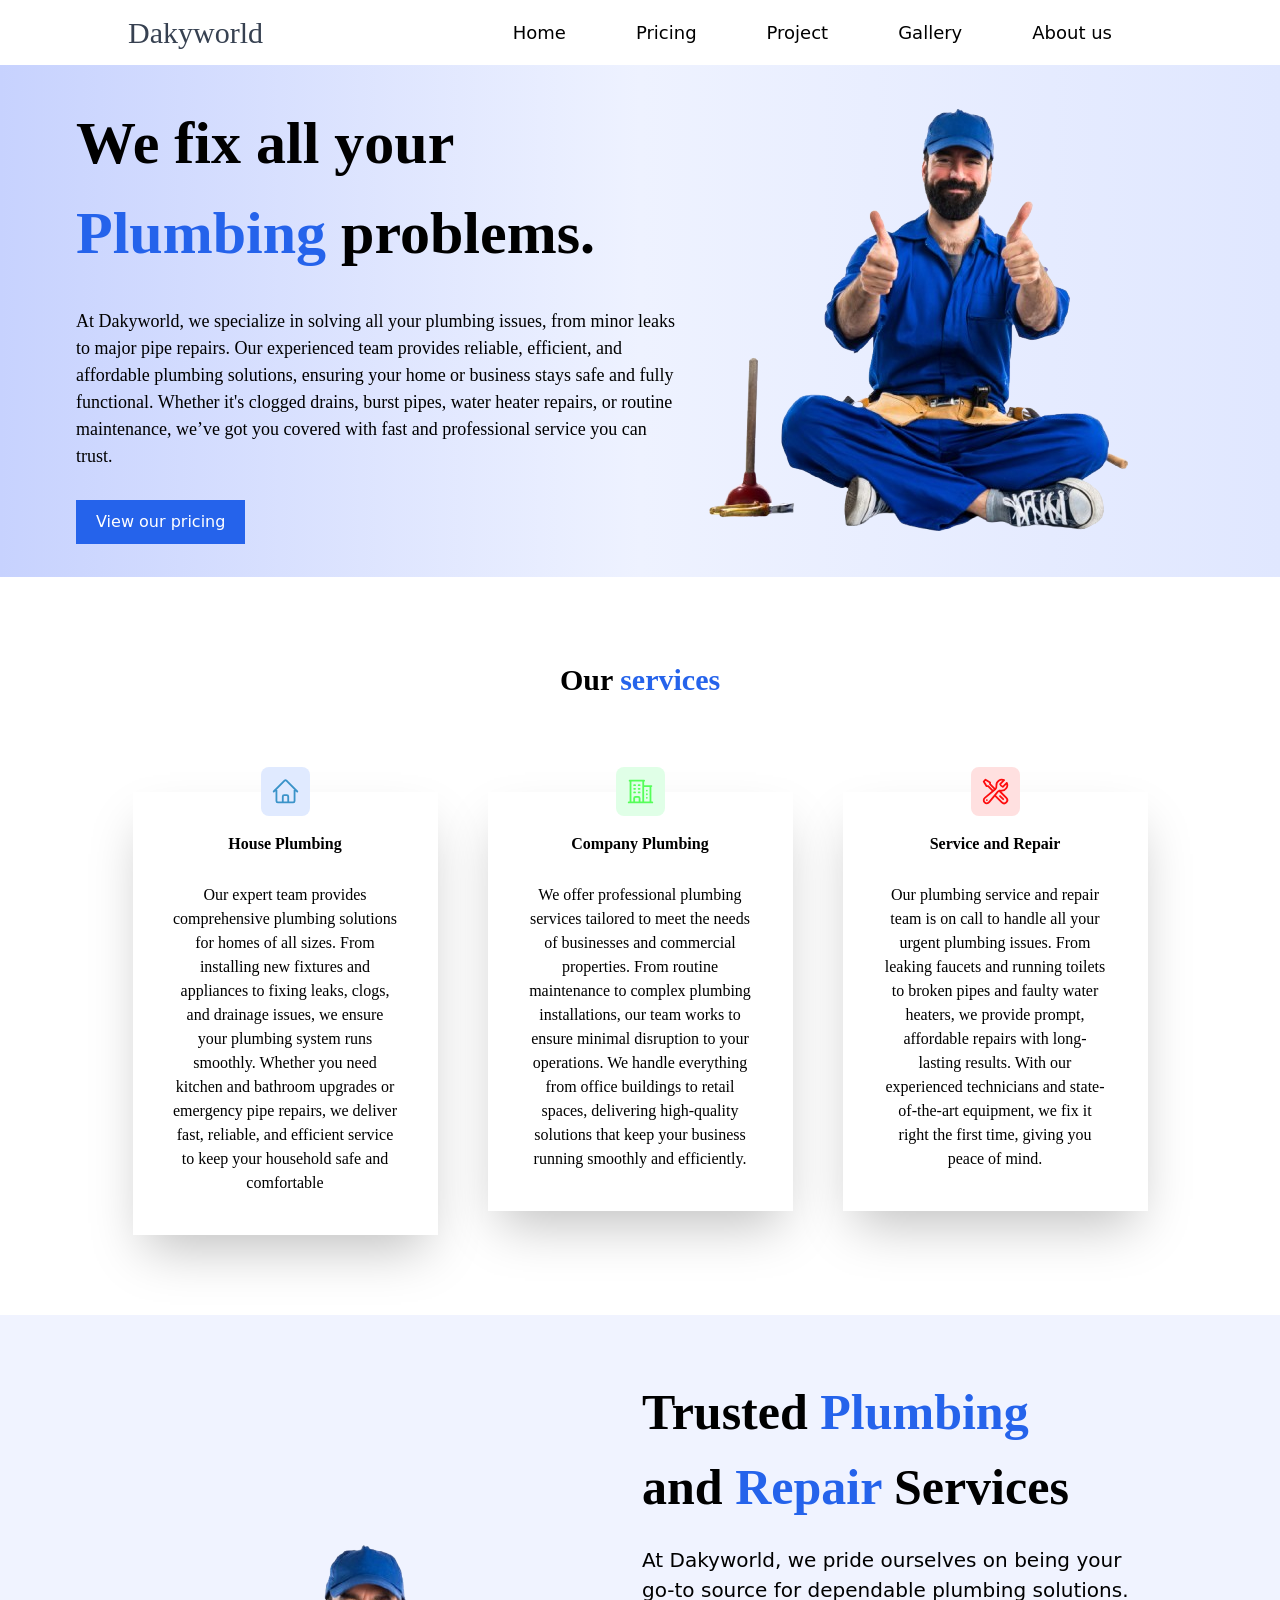
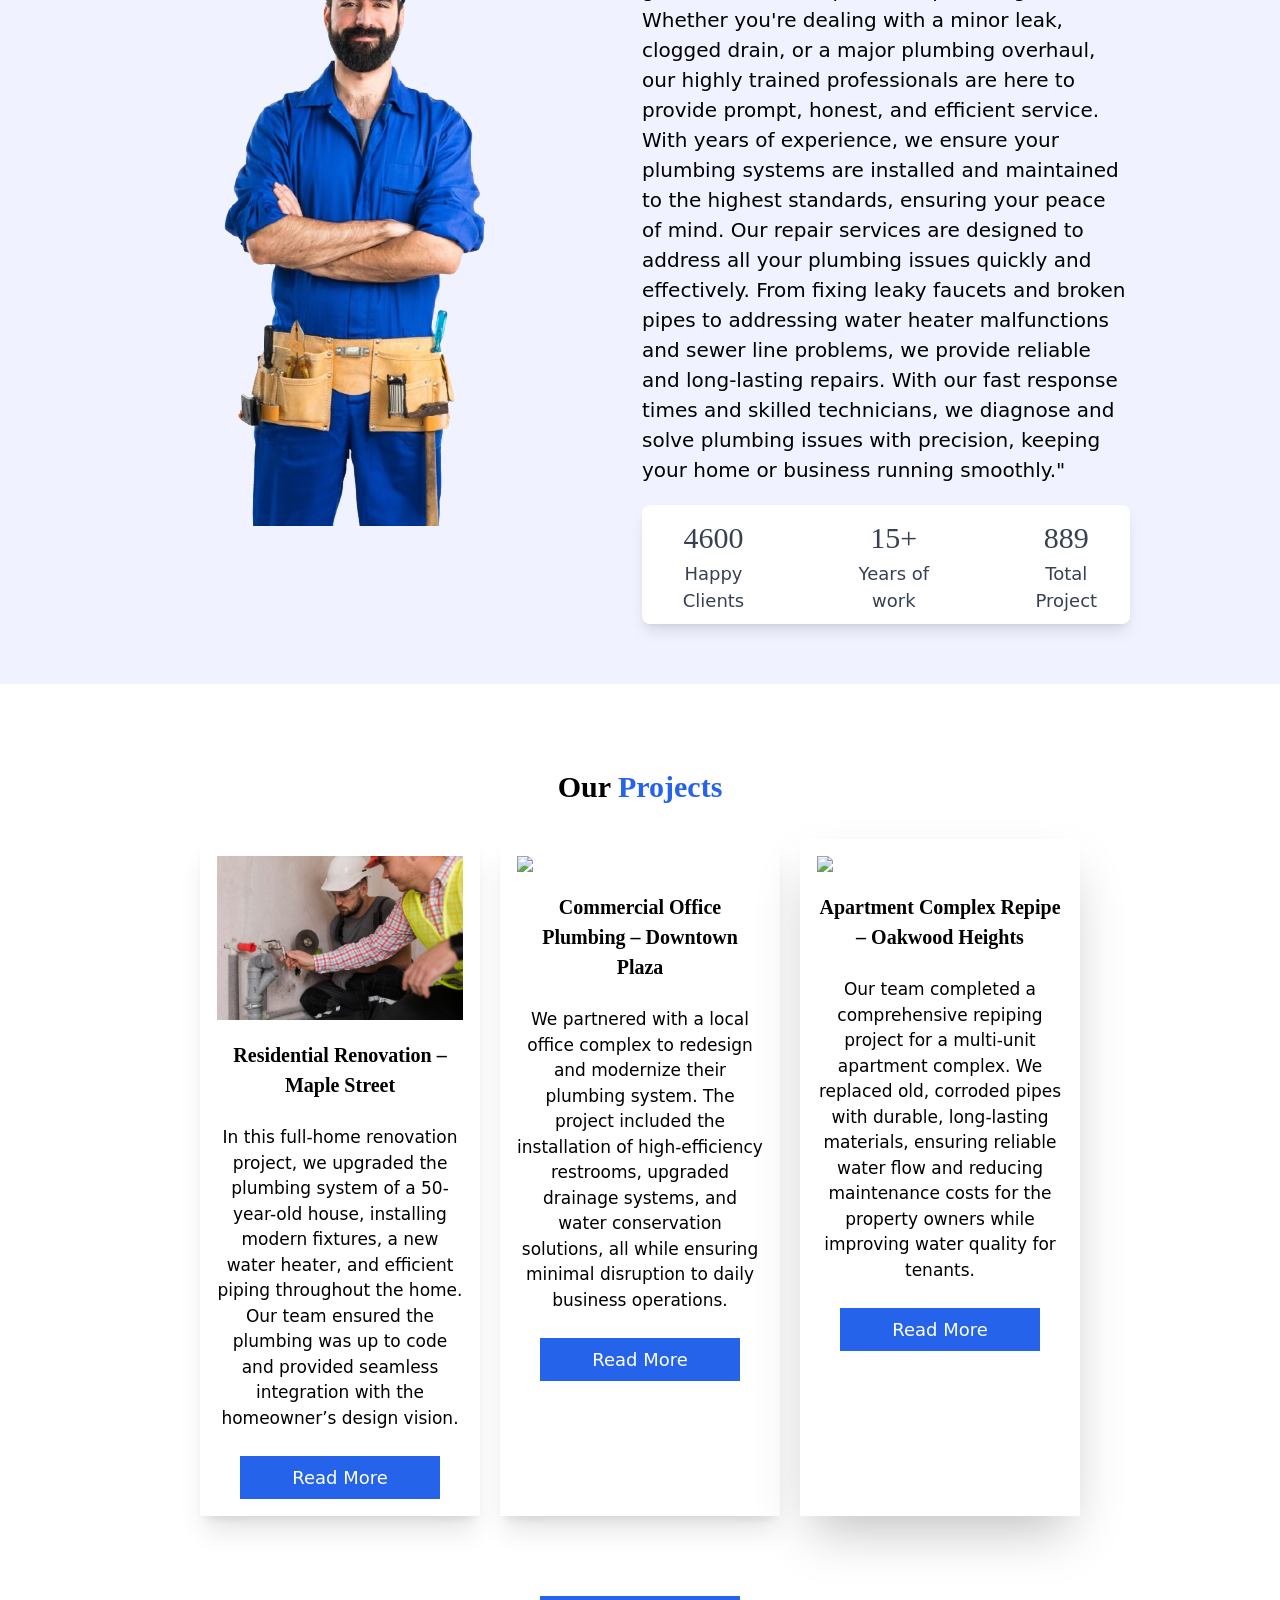
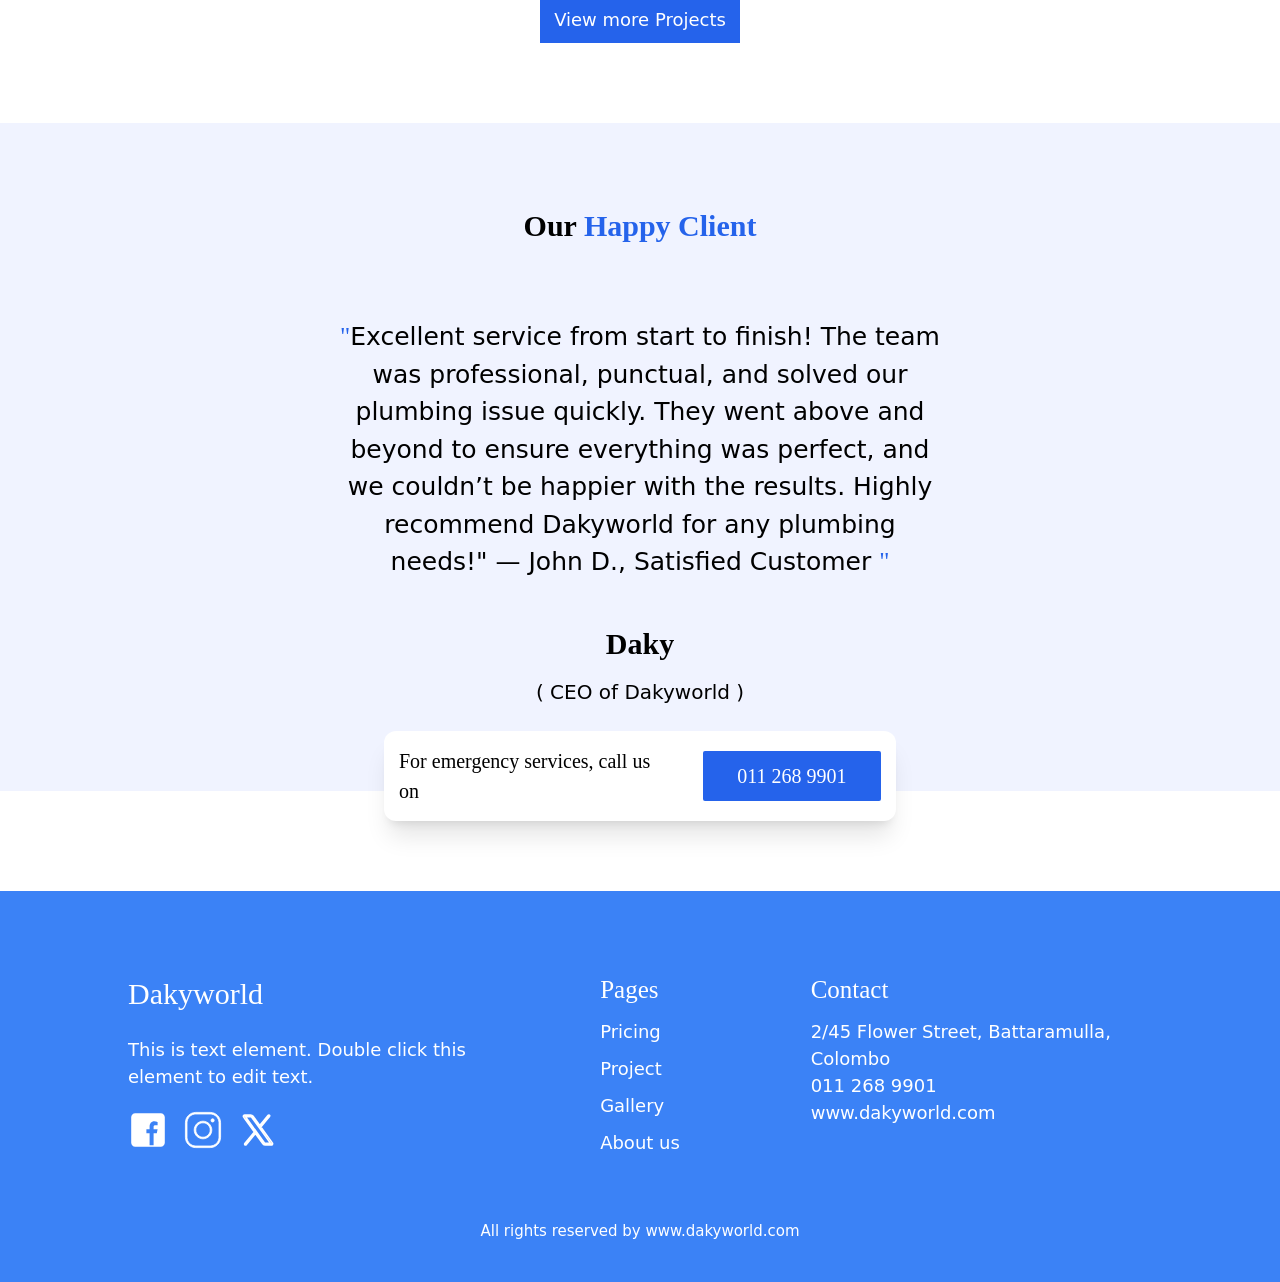
==== commit b1450cac: "All images moved outside from the images folder" ====
--- a/index.html
+++ b/index.html
@@ -86,7 +86,7 @@
         data-aos="fade-up"
         data-aos-duration="800"
         class="w-[900px] h-auto"
-        src="../images/plumber-with-thumb-up-removebg-preview.png"
+        src="plumber-with-thumb-up-removebg-preview.png"
       />
     </div>
     <!-- End of banner under the navbar -->
@@ -202,7 +202,7 @@
     <div
       class="w-full h-auto pt-[60px] px-[30px] bg-[#F0F3FF] flex justify-center items-center gap-[70px]"
     >
-      <img src="../images/plumber-with-his-arms-crossed-removebg-preview.png" />
+      <img src="plumber-with-his-arms-crossed-removebg-preview.png" />
 
       <div class="w-[40%] pb-[60px] flex flex-col gap-[20px]">
         <h1 data-aos="fade-left" class="font-serif font-semibold text-[50px]">
@@ -262,7 +262,7 @@
           <div class="bg-white w-full shadow-xl p-[17px]">
             <img
               class="w-full h-auto mb-[20px]"
-              src="../images/close-up-men-working-together.jpg"
+              src="close-up-men-working-together.jpg"
             />
             <div class="flex flex-col gap-[25px]">
               <h2 class="font-serif font-semibold text-[20px] text-center">
@@ -295,7 +295,7 @@
           <div class="bg-white w-full shadow-xl p-[17px]">
             <img
               class="w-full h-auto mb-[20px]"
-              src="../images/plumbing-professional-doing-his-job.jpg"
+              src="plumbing-professional-doing-his-job.jpg"
             />
             <div class="flex flex-col gap-[25px]">
               <h2 class="font-serif font-semibold text-[20px] text-center">
@@ -327,7 +327,7 @@
           <div class="bg-white w-full shadow-2xl p-[17px]">
             <img
               class="w-full h-auto mb-[20px]"
-              src="../images/service-maintenance-worker-repairing.jpg"
+              src="service-maintenance-worker-repairing.jpg"
             />
             <div class="flex flex-col gap-[25px]">
               <h2 class="font-serif font-semibold text-[20px] text-center">
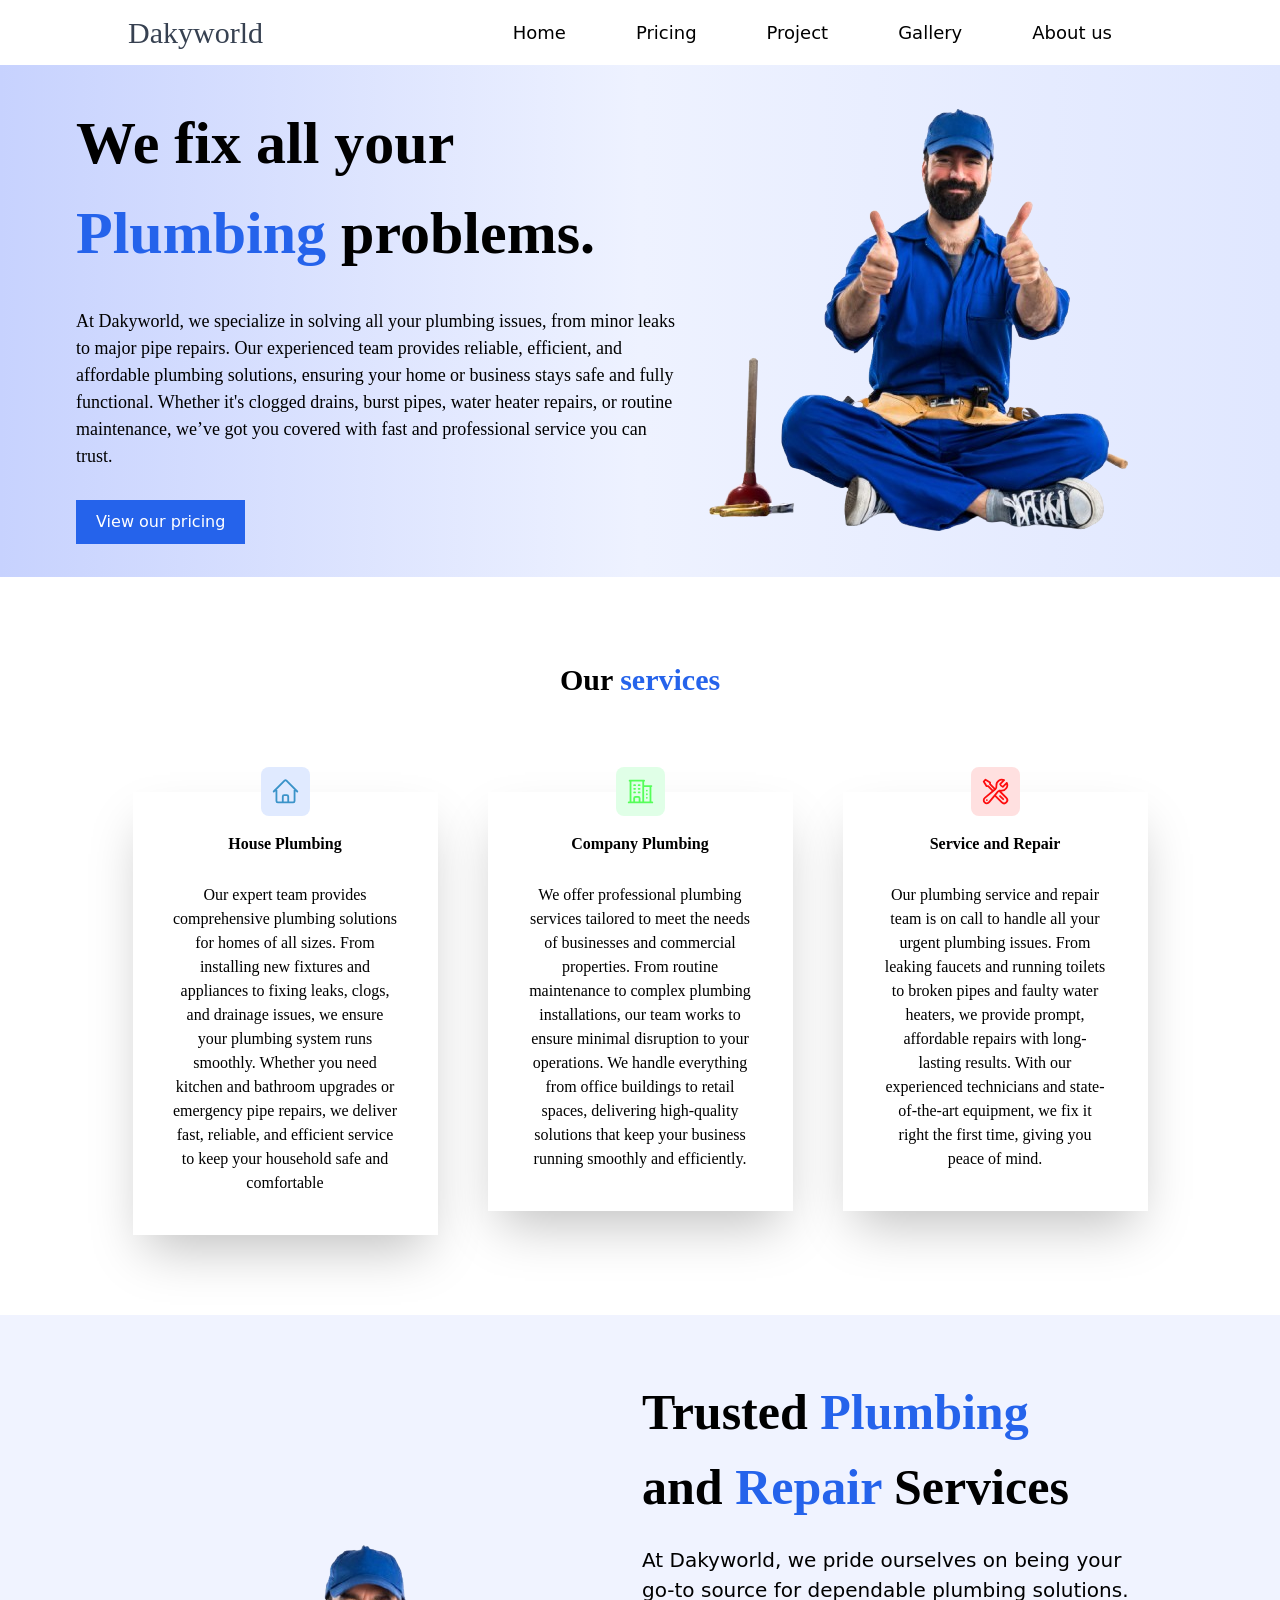
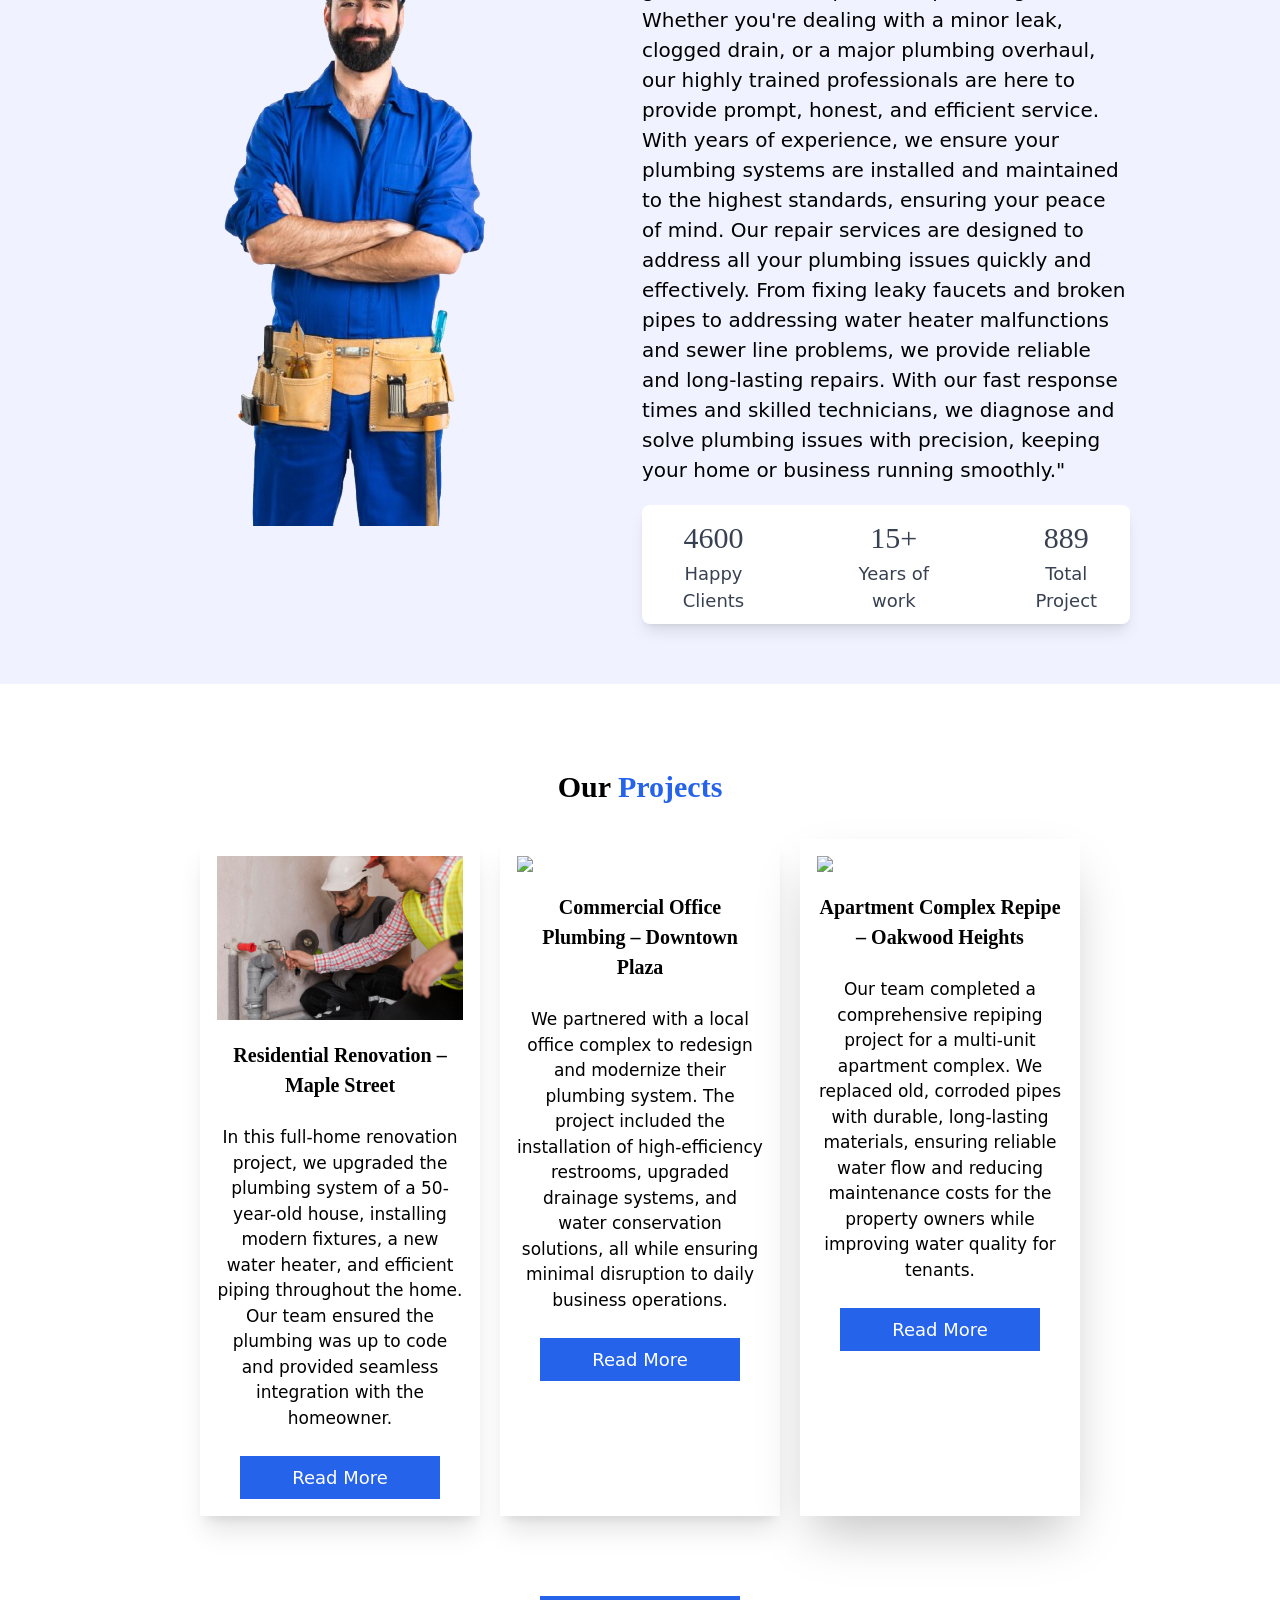
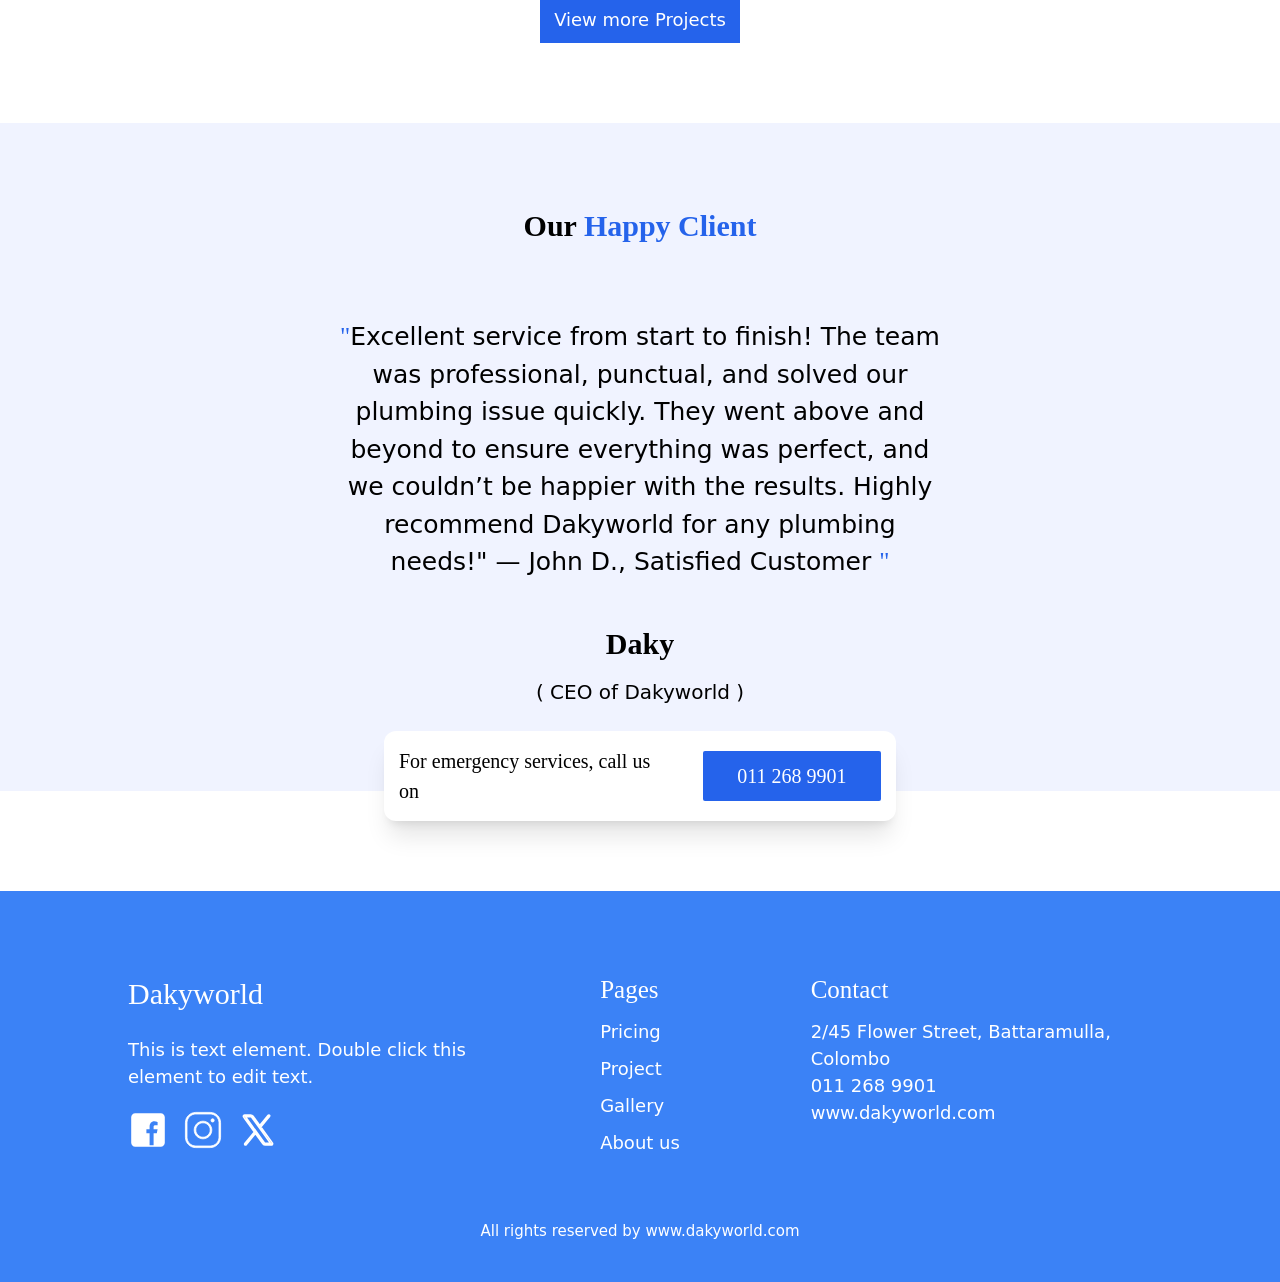
==== commit 28d7a0c6: "Changed a project card description in homepage." ====
--- a/index.html
+++ b/index.html
@@ -276,7 +276,7 @@
                   system of a 50-year-old house, installing modern fixtures, a
                   new water heater, and efficient piping throughout the home.
                   Our team ensured the plumbing was up to code and provided
-                  seamless integration with the homeowner’s design vision.
+                  seamless integration with the homeowner.
                 </p>
               </div>
 
